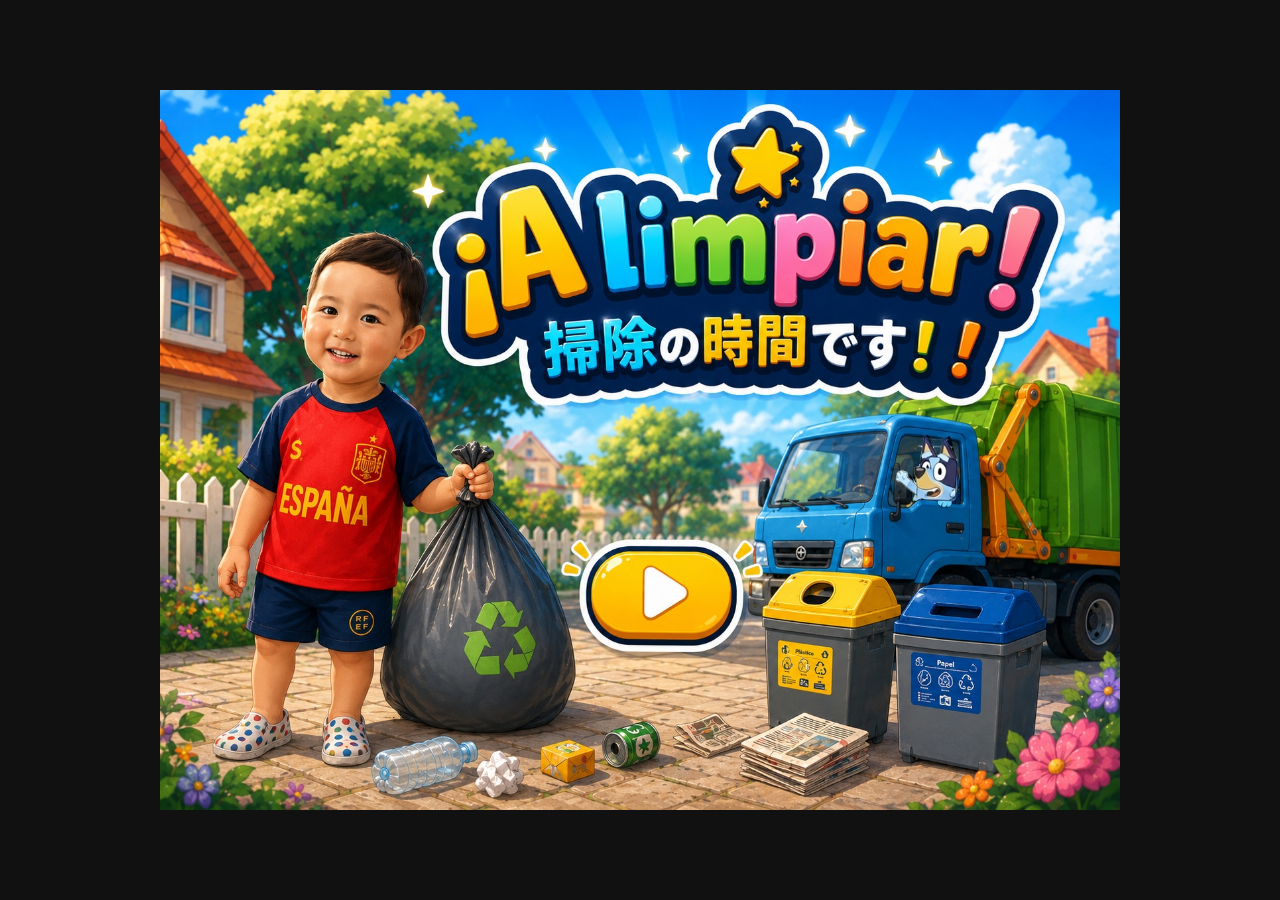
==== index.html @ 63eaddb4 "Add files via upload" ====
<!DOCTYPE html>
<html lang="es">
<head>
  <meta charset="UTF-8" />
  <meta name="viewport" content="width=device-width, initial-scale=1.0" />
  <title>¡Limpia, limpia!</title>

  <link rel="stylesheet" href="css/style.css" />
</head>
<body>

  <div id="gameWrapper">

    <canvas id="gameCanvas"></canvas>

    <div id="touchControls">

        <div id="leftControls">
            <button id="btnLeft">◀</button>
            <button id="btnRight">▶</button>
        </div>

        <div id="rightControls">
            <button id="btnAction">✋</button>
            <button id="btnJump">⬆</button>
        </div>

    </div>

</div>

  <script type="module" src="main.js"></script>

</body>
</html>
---- css/style.css ----
html,
body {
    margin: 0;
    padding: 0;
    width: 100%;
    height: 100%;
    overflow: hidden;
    background: #111;
    font-family: Arial, sans-serif;
}

body {
    display: flex;
    justify-content: center;
    align-items: center;
}

#gameWrapper {
    width: 100vw;
    height: 100vh;

    display: flex;
    justify-content: center;
    align-items: center;

    overflow: hidden;
}

#gameCanvas {
    display: block;
    border: none;
    image-rendering: pixelated;
}

/* CONTROLES TÁCTILES */

#touchControls{
    position:fixed;
    left:0;
    right:0;
    bottom:20px;

    display:none;
    justify-content:space-between;

    padding:0 20px;

    z-index:9999;
    pointer-events:none;
}

#leftControls,
#rightControls{

    display:flex;
    gap:18px;

    pointer-events:auto;
}

#touchControls button{

    width:72px;
    height:72px;

    border-radius:50%;

    border:2px solid rgba(255,255,255,.75);

    background:rgba(255,255,255,.25);

    color:white;

    font-size:34px;

    font-weight:bold;

    touch-action:none;

    user-select:none;
}

#touchControls button:active{

    background:rgba(255,255,255,.45);

    transform:scale(.95);
}

@media (hover:none) and (pointer:coarse){

    #touchControls{

        display:flex;

    }

}
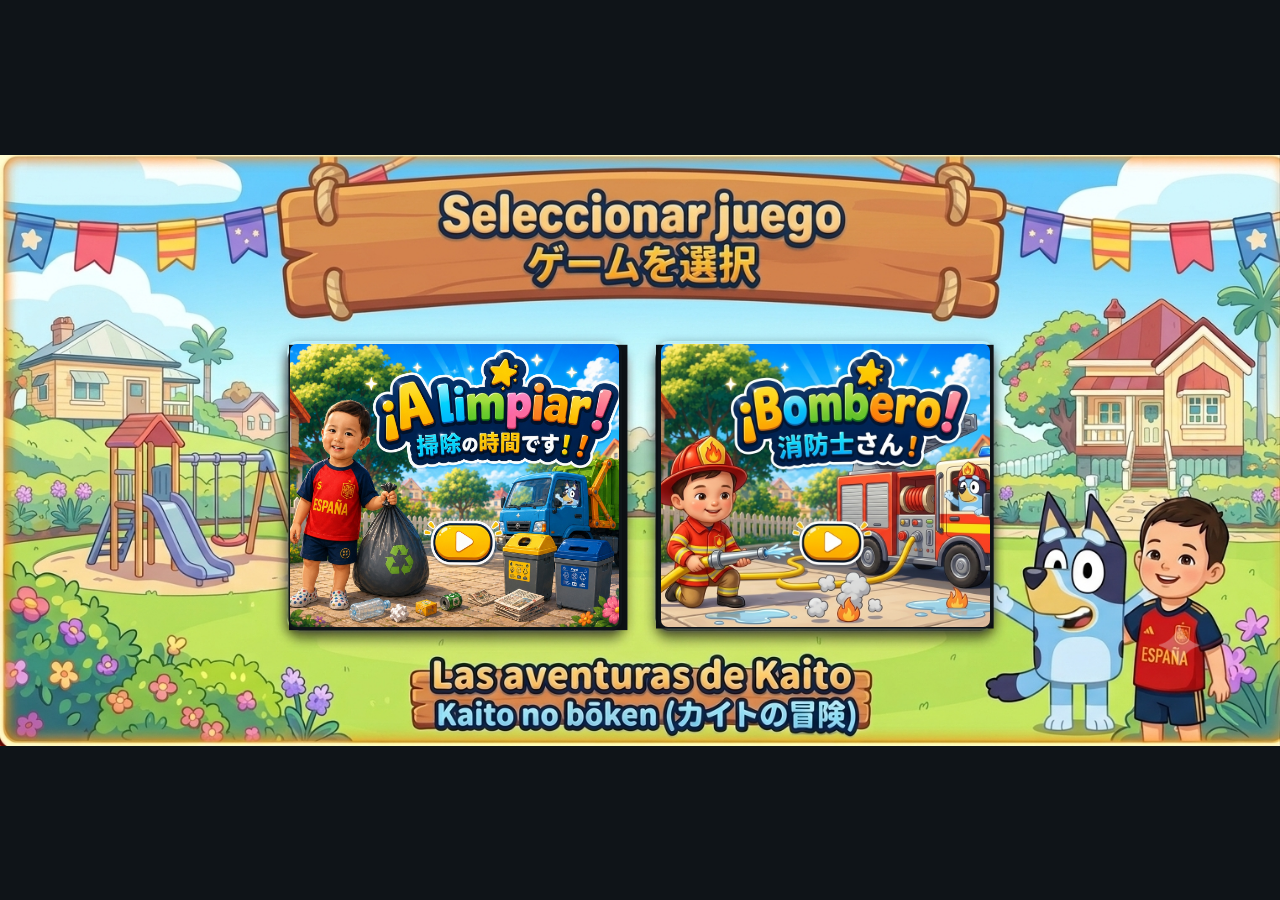
==== commit 17b44efb: "re" ====
--- a/index.html
+++ b/index.html
@@ -1,35 +1,112 @@
-<!DOCTYPE html>
-<html lang="es">
-<head>
-  <meta charset="UTF-8" />
-  <meta name="viewport" content="width=device-width, initial-scale=1.0" />
-  <title>¡Limpia, limpia!</title>
-
-  <link rel="stylesheet" href="css/style.css" />
-</head>
-<body>
-
-  <div id="gameWrapper">
-
-    <canvas id="gameCanvas"></canvas>
-
-    <div id="touchControls">
-
-        <div id="leftControls">
-            <button id="btnLeft">◀</button>
-            <button id="btnRight">▶</button>
-        </div>
-
-        <div id="rightControls">
-            <button id="btnAction">✋</button>
-            <button id="btnJump">⬆</button>
-        </div>
-
-    </div>
-
-</div>
-
-  <script type="module" src="main.js"></script>
-
-</body>
-</html>
+<!DOCTYPE html>
+<html lang="es">
+<head>
+  <meta charset="UTF-8">
+  <meta name="viewport" content="width=device-width, initial-scale=1.0, user-scalable=no">
+  <title>Las aventuras de Kaito - Menú Principal</title>
+  
+  <style>
+    /* Reset básico */
+    * {
+      box-sizing: border-box;
+      margin: 0;
+      padding: 0;
+      user-select: none;
+      -webkit-user-select: none;
+    }
+
+    body {
+      width: 100vw;
+      height: 100vh;
+      background-color: #0f1418;
+      display: flex;
+      align-items: center;
+      justify-content: center;
+      overflow: hidden;
+    }
+
+    /* Contenedor que mantiene la proporción exacta de menu.png */
+    .menu-wrapper {
+      position: relative;
+      width: 100vw;
+      max-height: 100vh;
+      aspect-ratio: 2.15 / 1; /* Proporción de la imagen menu.png */
+      background-image: url('Bombero/assets/menu.png');
+      background-size: contain;
+      background-repeat: no-repeat;
+      background-position: center;
+    }
+
+    /* Ajuste para pantallas donde el alto manda */
+    @media (min-aspect-ratio: 2.15/1) {
+      .menu-wrapper {
+        width: auto;
+        height: 100vh;
+      }
+    }
+
+    /* Estilos base para los huecos seleccionables */
+    .game-slot {
+      position: absolute;
+      top: 31.7%;
+      width: 26.2%;
+      height: 48.6%;
+      border-radius: 10px;
+      overflow: hidden;
+      cursor: pointer;
+      text-decoration: none;
+      border: 3px solid transparent;
+      box-shadow: 0 4px 12px rgba(0, 0, 0, 0.5);
+      transition: transform 0.2s ease, border-color 0.2s ease, box-shadow 0.2s ease;
+    }
+
+    /* Posición exacta del hueco izquierdo */
+    .slot-left {
+      left: 22.4%;
+    }
+
+    /* Posición exacta del hueco derecho */
+    .slot-right {
+      left: 51.4%;
+    }
+
+    /* Efectos táctiles y de ratón (iluminación dorada) */
+    .game-slot:hover, .game-slot:active {
+      transform: scale(1.04);
+      border-color: #ffd700;
+      box-shadow: 0 0 25px rgba(255, 215, 0, 0.9);
+      z-index: 10;
+    }
+
+    /* Imágenes de las portadas dentro de los huecos */
+    .game-slot img {
+      width: 100%;
+      height: 100%;
+      object-fit: cover;
+      display: block;
+      transition: transform 0.3s ease;
+    }
+
+    .game-slot:hover img {
+      transform: scale(1.06);
+    }
+  </style>
+</head>
+<body>
+
+  <div class="menu-wrapper">
+    
+    <!-- JUEGO 1: 1.-¡A LIMPIAR! (Hueco Izquierdo) -->
+    <a href="Limpia/index.html" class="game-slot slot-left" title="1.-¡A LIMPIAR!">
+      <img src="Limpia/assets/backgrounds/inicio.png" alt="1.-¡A LIMPIAR!">
+    </a>
+
+    <!-- JUEGO 2: 2.-¡BOMBERO! (Hueco Derecho) -->
+    <a href="Bombero/index.html" class="game-slot slot-right" title="2.-¡BOMBERO!">
+      <img src="Bombero/assets/portada.png" alt="2.-¡BOMBERO!">
+    </a>
+
+  </div>
+
+</body>
+</html>
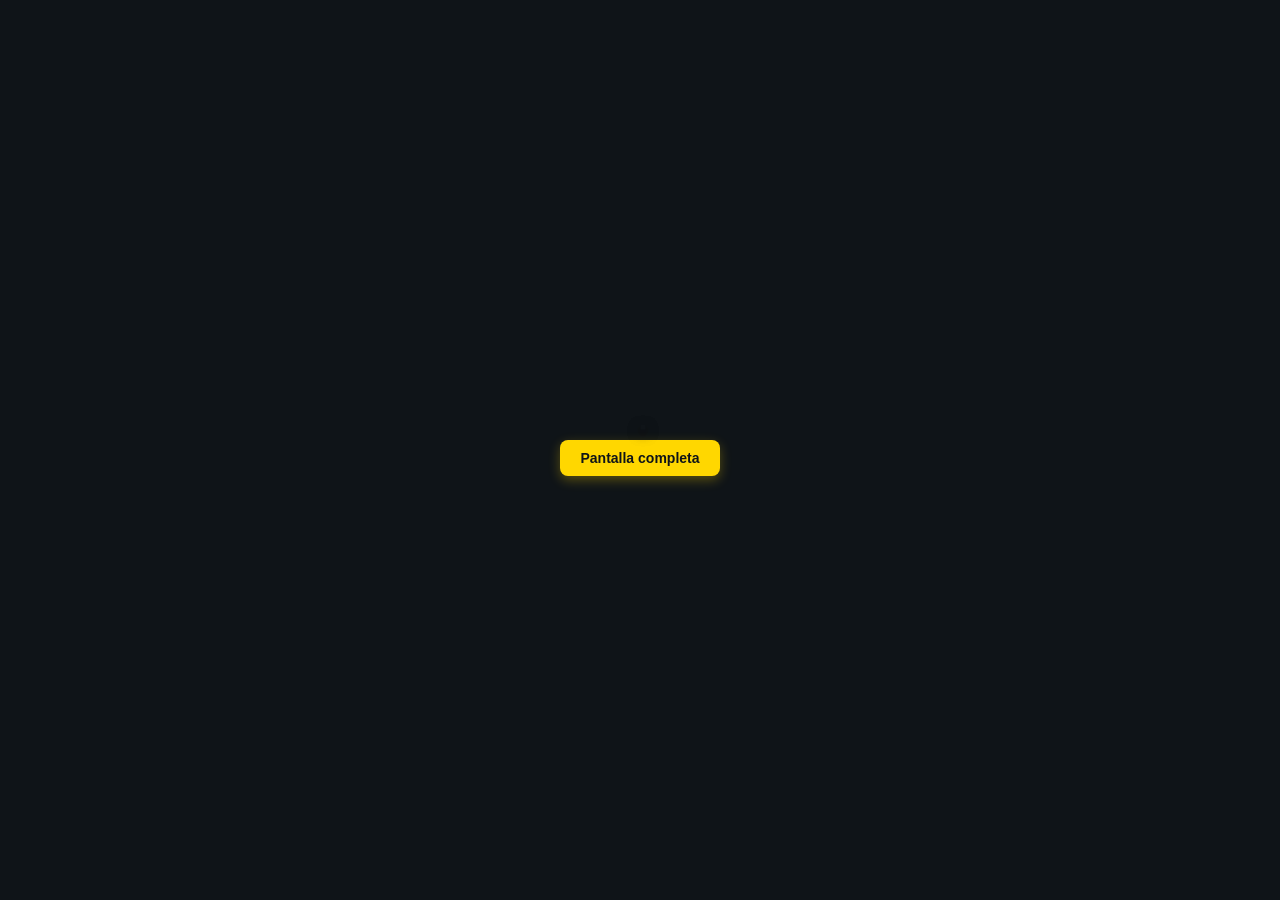
==== commit dcd78edb: "Update index.html" ====
--- a/index.html
+++ b/index.html
@@ -13,6 +13,7 @@
       padding: 0;
       user-select: none;
       -webkit-user-select: none;
+      -webkit-tap-highlight-color: transparent;
     }
 
     body {
@@ -23,29 +24,43 @@
       align-items: center;
       justify-content: center;
       overflow: hidden;
+      flex-direction: column;
     }
 
-    /* Contenedor que mantiene la proporción exacta de menu.png */
+    /* Contenedor cuadrado en móvil */
+    .menu-container {
+      position: relative;
+      width: 100vmin;
+      height: 100vmin;
+      max-width: 100vw;
+      max-height: 100vh;
+      display: flex;
+      align-items: center;
+      justify-content: center;
+    }
+
     .menu-wrapper {
       position: relative;
-      width: 100vw;
-      max-height: 100vh;
-      aspect-ratio: 2.15 / 1; /* Proporción de la imagen menu.png */
+      width: 100%;
+      height: 100%;
       background-image: url('Bombero/assets/menu.png');
       background-size: contain;
       background-repeat: no-repeat;
       background-position: center;
     }
 
-    /* Ajuste para pantallas donde el alto manda */
-    @media (min-aspect-ratio: 2.15/1) {
-      .menu-wrapper {
+    /* En escritorio, mantener proporción original */
+    @media (min-width: 768px) {
+      .menu-container {
         width: auto;
-        height: 100vh;
+        height: auto;
+        aspect-ratio: 2.15 / 1;
+        max-width: 95vw;
+        max-height: 90vh;
       }
     }
 
-    /* Estilos base para los huecos seleccionables */
+    /* Huecos seleccionables */
     .game-slot {
       position: absolute;
       top: 31.7%;
@@ -60,17 +75,14 @@
       transition: transform 0.2s ease, border-color 0.2s ease, box-shadow 0.2s ease;
     }
 
-    /* Posición exacta del hueco izquierdo */
     .slot-left {
       left: 22.4%;
     }
 
-    /* Posición exacta del hueco derecho */
     .slot-right {
       left: 51.4%;
     }
 
-    /* Efectos táctiles y de ratón (iluminación dorada) */
     .game-slot:hover, .game-slot:active {
       transform: scale(1.04);
       border-color: #ffd700;
@@ -78,7 +90,6 @@
       z-index: 10;
     }
 
-    /* Imágenes de las portadas dentro de los huecos */
     .game-slot img {
       width: 100%;
       height: 100%;
@@ -90,23 +101,80 @@
     .game-slot:hover img {
       transform: scale(1.06);
     }
+
+    /* Botón de pantalla completa */
+    .fullscreen-btn {
+      margin-top: 16px;
+      padding: 10px 20px;
+      background: #ffd700;
+      color: #0f1418;
+      border: none;
+      border-radius: 8px;
+      font-size: 14px;
+      font-weight: 600;
+      cursor: pointer;
+      box-shadow: 0 4px 12px rgba(255, 215, 0, 0.3);
+      transition: transform 0.2s ease, box-shadow 0.2s ease;
+    }
+
+    .fullscreen-btn:hover {
+      transform: scale(1.05);
+      box-shadow: 0 6px 16px rgba(255, 215, 0, 0.5);
+    }
+
+    .fullscreen-btn:active {
+      transform: scale(0.98);
+    }
   </style>
 </head>
 <body>
 
-  <div class="menu-wrapper">
-    
-    <!-- JUEGO 1: 1.-¡A LIMPIAR! (Hueco Izquierdo) -->
-    <a href="Limpia/index.html" class="game-slot slot-left" title="1.-¡A LIMPIAR!">
-      <img src="Limpia/assets/backgrounds/inicio.png" alt="1.-¡A LIMPIAR!">
-    </a>
+  <div class="menu-container">
+    <div class="menu-wrapper">
+      
+      <!-- JUEGO 1: 1.-¡A LIMPIAR! (Hueco Izquierdo) -->
+      <a href="Limpia/index.html" class="game-slot slot-left" title="1.-¡A LIMPIAR!">
+        <img src="Limpia/assets/backgrounds/inicio.png" alt="1.-¡A LIMPIAR!">
+      </a>
 
-    <!-- JUEGO 2: 2.-¡BOMBERO! (Hueco Derecho) -->
-    <a href="Bombero/index.html" class="game-slot slot-right" title="2.-¡BOMBERO!">
-      <img src="Bombero/assets/portada.png" alt="2.-¡BOMBERO!">
-    </a>
+      <!-- JUEGO 2: 2.-¡BOMBERO! (Hueco Derecho) -->
+      <a href="Bombero/index.html" class="game-slot slot-right" title="2.-¡BOMBERO!">
+        <img src="Bombero/assets/portada.png" alt="2.-¡BOMBERO!">
+      </a>
 
+    </div>
   </div>
 
+  <button class="fullscreen-btn" id="btn-fullscreen">Pantalla completa</button>
+
+  <script>
+    // Botón de pantalla completa
+    document.getElementById('btn-fullscreen').addEventListener('click', async () => {
+      const elem = document.documentElement;
+
+      if (!document.fullscreenElement) {
+        try {
+          await elem.requestFullscreen({ navigationUI: "hide" });
+        } catch (e) {
+          console.error("No se pudo activar pantalla completa:", e);
+        }
+      } else {
+        await document.exitFullscreen();
+      }
+    });
+
+    // Doble toque para saltar secuencias (redirige al menú principal)
+    let lastTap = 0;
+    document.addEventListener('touchend', (e) => {
+      const currentTime = new Date().getTime();
+      const tapLength = currentTime - lastTap;
+      if (tapLength < 300 && tapLength > 0) {
+        window.location.href = 'index.html';
+        e.preventDefault();
+      }
+      lastTap = currentTime;
+    });
+  </script>
+
 </body>
-</html>+</html>
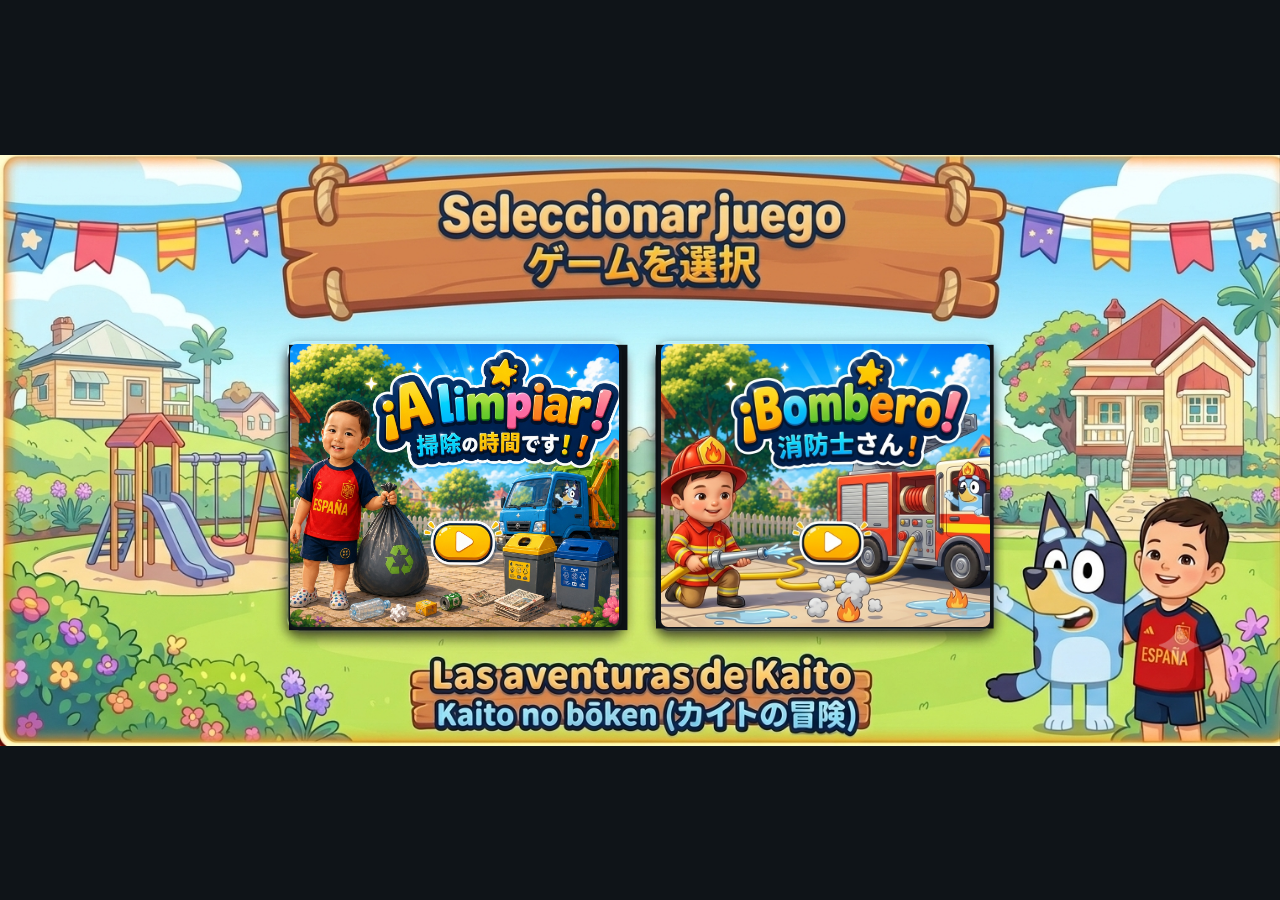
==== commit 00adac39: "Update layout and styles in index.html Refactor layout and styles for menu and game slots." ====
--- a/index.html
+++ b/index.html
@@ -13,7 +13,6 @@
       padding: 0;
       user-select: none;
       -webkit-user-select: none;
-      -webkit-tap-highlight-color: transparent;
     }
 
     body {
@@ -24,43 +23,29 @@
       align-items: center;
       justify-content: center;
       overflow: hidden;
-      flex-direction: column;
     }
 
-    /* Contenedor cuadrado en móvil */
-    .menu-container {
-      position: relative;
-      width: 100vmin;
-      height: 100vmin;
-      max-width: 100vw;
-      max-height: 100vh;
-      display: flex;
-      align-items: center;
-      justify-content: center;
-    }
-
+    /* Contenedor que mantiene la proporción exacta de menu.png */
     .menu-wrapper {
       position: relative;
-      width: 100%;
-      height: 100%;
+      width: 100vw;
+      max-height: 100vh;
+      aspect-ratio: 2.15 / 1; /* Proporción de la imagen menu.png */
       background-image: url('Bombero/assets/menu.png');
       background-size: contain;
       background-repeat: no-repeat;
       background-position: center;
     }
 
-    /* En escritorio, mantener proporción original */
-    @media (min-width: 768px) {
-      .menu-container {
+    /* Ajuste para pantallas donde el alto manda */
+    @media (min-aspect-ratio: 2.15/1) {
+      .menu-wrapper {
         width: auto;
-        height: auto;
-        aspect-ratio: 2.15 / 1;
-        max-width: 95vw;
-        max-height: 90vh;
+        height: 100vh;
       }
     }
 
-    /* Huecos seleccionables */
+    /* Estilos base para los huecos seleccionables */
     .game-slot {
       position: absolute;
       top: 31.7%;
@@ -75,14 +60,17 @@
       transition: transform 0.2s ease, border-color 0.2s ease, box-shadow 0.2s ease;
     }
 
+    /* Posición exacta del hueco izquierdo */
     .slot-left {
       left: 22.4%;
     }
 
+    /* Posición exacta del hueco derecho */
     .slot-right {
       left: 51.4%;
     }
 
+    /* Efectos táctiles y de ratón (iluminación dorada) */
     .game-slot:hover, .game-slot:active {
       transform: scale(1.04);
       border-color: #ffd700;
@@ -90,6 +78,7 @@
       z-index: 10;
     }
 
+    /* Imágenes de las portadas dentro de los huecos */
     .game-slot img {
       width: 100%;
       height: 100%;
@@ -101,80 +90,23 @@
     .game-slot:hover img {
       transform: scale(1.06);
     }
-
-    /* Botón de pantalla completa */
-    .fullscreen-btn {
-      margin-top: 16px;
-      padding: 10px 20px;
-      background: #ffd700;
-      color: #0f1418;
-      border: none;
-      border-radius: 8px;
-      font-size: 14px;
-      font-weight: 600;
-      cursor: pointer;
-      box-shadow: 0 4px 12px rgba(255, 215, 0, 0.3);
-      transition: transform 0.2s ease, box-shadow 0.2s ease;
-    }
-
-    .fullscreen-btn:hover {
-      transform: scale(1.05);
-      box-shadow: 0 6px 16px rgba(255, 215, 0, 0.5);
-    }
-
-    .fullscreen-btn:active {
-      transform: scale(0.98);
-    }
   </style>
 </head>
 <body>
 
-  <div class="menu-container">
-    <div class="menu-wrapper">
-      
-      <!-- JUEGO 1: 1.-¡A LIMPIAR! (Hueco Izquierdo) -->
-      <a href="Limpia/index.html" class="game-slot slot-left" title="1.-¡A LIMPIAR!">
-        <img src="Limpia/assets/backgrounds/inicio.png" alt="1.-¡A LIMPIAR!">
-      </a>
+  <div class="menu-wrapper">
+    
+    <!-- JUEGO 1: 1.-¡A LIMPIAR! (Hueco Izquierdo) -->
+    <a href="Limpia/index.html" class="game-slot slot-left" title="1.-¡A LIMPIAR!">
+      <img src="Limpia/assets/backgrounds/inicio.png" alt="1.-¡A LIMPIAR!">
+    </a>
 
-      <!-- JUEGO 2: 2.-¡BOMBERO! (Hueco Derecho) -->
-      <a href="Bombero/index.html" class="game-slot slot-right" title="2.-¡BOMBERO!">
-        <img src="Bombero/assets/portada.png" alt="2.-¡BOMBERO!">
-      </a>
+    <!-- JUEGO 2: 2.-¡BOMBERO! (Hueco Derecho) -->
+    <a href="Bombero/index.html" class="game-slot slot-right" title="2.-¡BOMBERO!">
+      <img src="Bombero/assets/portada.png" alt="2.-¡BOMBERO!">
+    </a>
 
-    </div>
   </div>
-
-  <button class="fullscreen-btn" id="btn-fullscreen">Pantalla completa</button>
-
-  <script>
-    // Botón de pantalla completa
-    document.getElementById('btn-fullscreen').addEventListener('click', async () => {
-      const elem = document.documentElement;
-
-      if (!document.fullscreenElement) {
-        try {
-          await elem.requestFullscreen({ navigationUI: "hide" });
-        } catch (e) {
-          console.error("No se pudo activar pantalla completa:", e);
-        }
-      } else {
-        await document.exitFullscreen();
-      }
-    });
-
-    // Doble toque para saltar secuencias (redirige al menú principal)
-    let lastTap = 0;
-    document.addEventListener('touchend', (e) => {
-      const currentTime = new Date().getTime();
-      const tapLength = currentTime - lastTap;
-      if (tapLength < 300 && tapLength > 0) {
-        window.location.href = 'index.html';
-        e.preventDefault();
-      }
-      lastTap = currentTime;
-    });
-  </script>
 
 </body>
 </html>
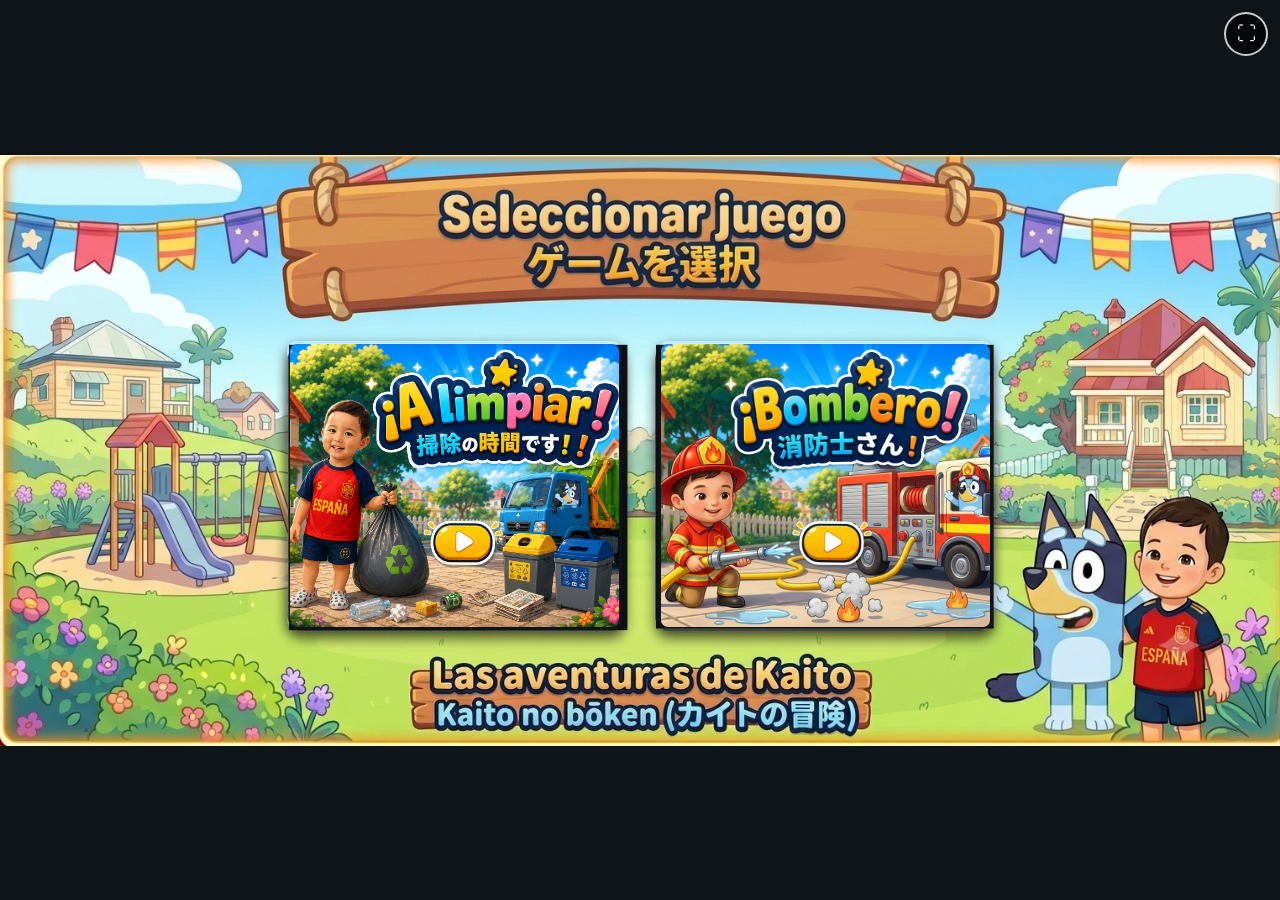
==== commit 3cb2a4c6: "Update index.html" ====
--- a/index.html
+++ b/index.html
@@ -17,7 +17,7 @@
 
     body {
       width: 100vw;
-      height: 100vh;
+      height: 100dvh; /* dvh evita recortes con la barra del navegador móvil */
       background-color: #0f1418;
       display: flex;
       align-items: center;
@@ -25,24 +25,18 @@
       overflow: hidden;
     }
 
-    /* Contenedor que mantiene la proporción exacta de menu.png */
+    /* Contenedor con ajuste perfecto en horizontal y vertical sin recortes */
     .menu-wrapper {
       position: relative;
       width: 100vw;
-      max-height: 100vh;
-      aspect-ratio: 2.15 / 1; /* Proporción de la imagen menu.png */
+      height: 100dvh;
+      max-width: calc(100dvh * 2.15); /* Garantiza que nunca se pase de ancho */
+      max-height: calc(100vw / 2.15); /* Garantiza que nunca se pase de alto */
+      aspect-ratio: 2.15 / 1;
       background-image: url('Bombero/assets/menu.png');
       background-size: contain;
       background-repeat: no-repeat;
       background-position: center;
-    }
-
-    /* Ajuste para pantallas donde el alto manda */
-    @media (min-aspect-ratio: 2.15/1) {
-      .menu-wrapper {
-        width: auto;
-        height: 100vh;
-      }
     }
 
     /* Estilos base para los huecos seleccionables */
@@ -70,7 +64,7 @@
       left: 51.4%;
     }
 
-    /* Efectos táctiles y de ratón (iluminación dorada) */
+    /* Efectos táctiles y de ratón */
     .game-slot:hover, .game-slot:active {
       transform: scale(1.04);
       border-color: #ffd700;
@@ -78,7 +72,7 @@
       z-index: 10;
     }
 
-    /* Imágenes de las portadas dentro de los huecos */
+    /* Imágenes dentro de los huecos */
     .game-slot img {
       width: 100%;
       height: 100%;
@@ -90,9 +84,44 @@
     .game-slot:hover img {
       transform: scale(1.06);
     }
+
+    /* Botón Flotante de Pantalla Completa (Arriba a la derecha) */
+    .top-right-ui {
+      position: fixed;
+      top: 12px;
+      right: 12px;
+      z-index: 9999;
+    }
+
+    .ui-btn {
+      width: 44px;
+      height: 44px;
+      border-radius: 50%;
+      border: 2px solid rgba(255, 255, 255, 0.8);
+      background: rgba(0, 0, 0, 0.65);
+      color: #ffffff;
+      font-size: 1.2rem;
+      cursor: pointer;
+      display: flex;
+      align-items: center;
+      justify-content: center;
+      backdrop-filter: blur(4px);
+      -webkit-tap-highlight-color: transparent;
+      transition: transform 0.1s ease, background 0.2s ease;
+    }
+
+    .ui-btn:active {
+      transform: scale(0.9);
+      background: rgba(255, 255, 255, 0.3);
+    }
   </style>
 </head>
 <body>
+
+  <!-- BOTÓN PANTALLA COMPLETA -->
+  <div class="top-right-ui">
+    <button id="btn-fullscreen" class="ui-btn" title="Pantalla Completa">⛶</button>
+  </div>
 
   <div class="menu-wrapper">
     
@@ -108,5 +137,26 @@
 
   </div>
 
+  <script>
+    const btnFullscreen = document.getElementById("btn-fullscreen");
+
+    btnFullscreen.addEventListener("click", () => {
+      const doc = document.documentElement;
+      if (!document.fullscreenElement && !document.webkitFullscreenElement) {
+        if (doc.requestFullscreen) {
+          doc.requestFullscreen();
+        } else if (doc.webkitRequestFullscreen) { // Compatibilidad con Safari/iOS
+          doc.webkitRequestFullscreen();
+        }
+      } else {
+        if (document.exitFullscreen) {
+          document.exitFullscreen();
+        } else if (document.webkitExitFullscreen) {
+          document.webkitExitFullscreen();
+        }
+      }
+    });
+  </script>
+
 </body>
 </html>
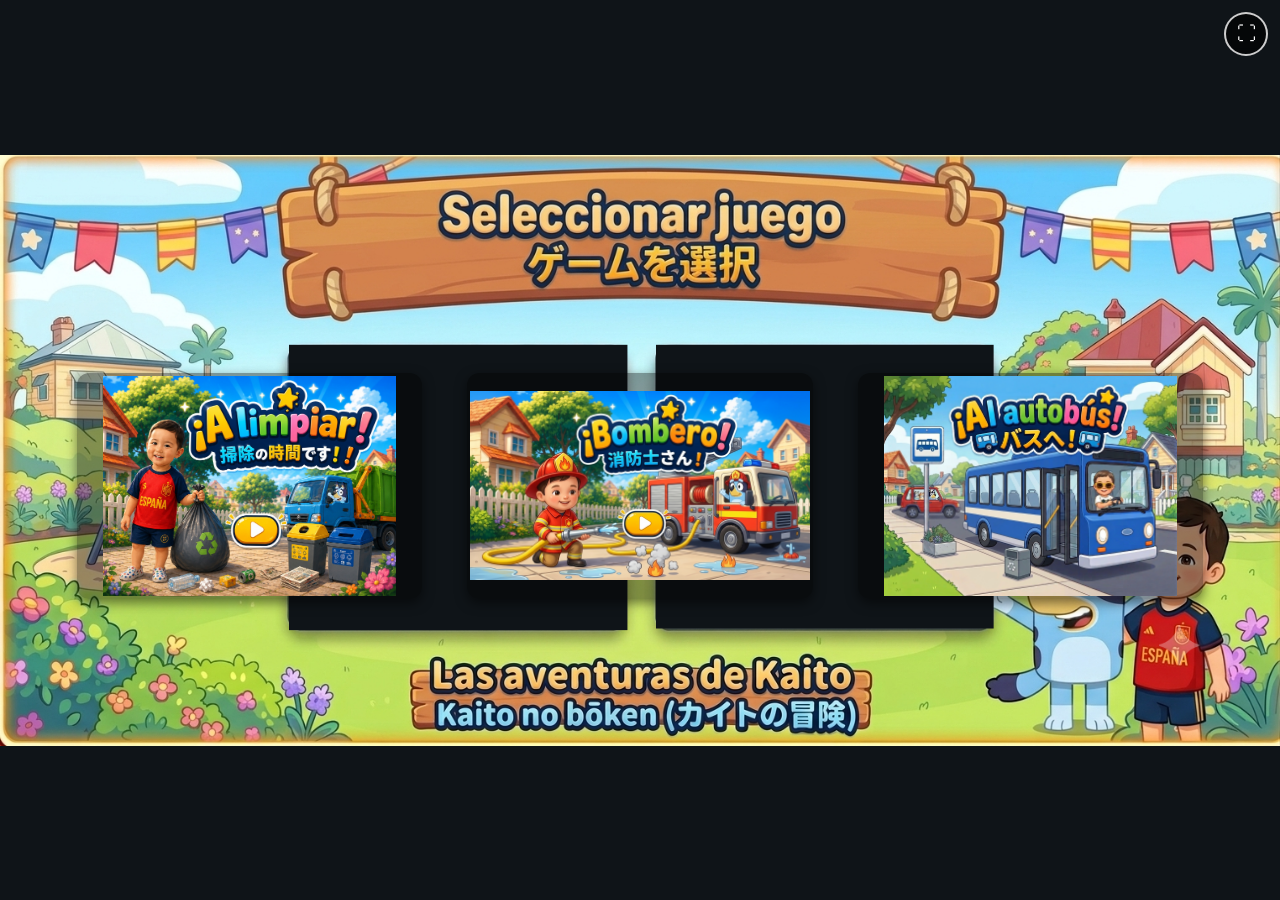
==== commit 7ec7d915: "reno" ====
--- a/index.html
+++ b/index.html
@@ -17,7 +17,7 @@
 
     body {
       width: 100vw;
-      height: 100dvh; /* dvh evita recortes con la barra del navegador móvil */
+      height: 100dvh;
       background-color: #0f1418;
       display: flex;
       align-items: center;
@@ -25,13 +25,13 @@
       overflow: hidden;
     }
 
-    /* Contenedor con ajuste perfecto en horizontal y vertical sin recortes */
+    /* Contenedor principal */
     .menu-wrapper {
       position: relative;
       width: 100vw;
       height: 100dvh;
-      max-width: calc(100dvh * 2.15); /* Garantiza que nunca se pase de ancho */
-      max-height: calc(100vw / 2.15); /* Garantiza que nunca se pase de alto */
+      max-width: calc(100dvh * 2.15);
+      max-height: calc(100vw / 2.15);
       aspect-ratio: 2.15 / 1;
       background-image: url('Bombero/assets/menu.png');
       background-size: contain;
@@ -39,53 +39,52 @@
       background-position: center;
     }
 
-    /* Estilos base para los huecos seleccionables */
+    /* Estilos base para los 3 huecos panorámicos */
     .game-slot {
       position: absolute;
-      top: 31.7%;
-      width: 26.2%;
-      height: 48.6%;
-      border-radius: 10px;
+      top: 37%;
+      width: 27%; /* Más ancho para formato panorámico */
+      height: 38%; /* Ajustado para mantener proporción panorámica 16:9 aprox */
+      aspect-ratio: 16 / 9;
+      border-radius: 12px;
       overflow: hidden;
       cursor: pointer;
       text-decoration: none;
       border: 3px solid transparent;
+      background-color: rgba(0, 0, 0, 0.4); /* Fondo oscuro por si la imagen tiene márgenes */
       box-shadow: 0 4px 12px rgba(0, 0, 0, 0.5);
       transition: transform 0.2s ease, border-color 0.2s ease, box-shadow 0.2s ease;
+      display: flex;
+      align-items: center;
+      justify-content: center;
     }
 
-    /* Posición exacta del hueco izquierdo */
-    .slot-left {
-      left: 22.4%;
-    }
-
-    /* Posición exacta del hueco derecho */
-    .slot-right {
-      left: 51.4%;
-    }
+    /* Posiciones exactas y mejor distribuidas para las tarjetas panorámicas */
+    .slot-1 { left: 6%; }    /* Juego 1: Limpia */
+    .slot-2 { left: 36.5%; } /* Juego 2: Bombero */
+    .slot-3 { left: 67%; }   /* Juego 3: Autobús */
 
     /* Efectos táctiles y de ratón */
     .game-slot:hover, .game-slot:active {
-      transform: scale(1.04);
+      transform: scale(1.05);
       border-color: #ffd700;
       box-shadow: 0 0 25px rgba(255, 215, 0, 0.9);
       z-index: 10;
     }
 
-    /* Imágenes dentro de los huecos */
     .game-slot img {
       width: 100%;
       height: 100%;
-      object-fit: cover;
+      object-fit: contain; /* Muestra toda la imagen panorámica sin recortes */
       display: block;
       transition: transform 0.3s ease;
     }
 
     .game-slot:hover img {
-      transform: scale(1.06);
+      transform: scale(1.05);
     }
 
-    /* Botón Flotante de Pantalla Completa (Arriba a la derecha) */
+    /* Botón Flotante Pantalla Completa */
     .top-right-ui {
       position: fixed;
       top: 12px;
@@ -125,14 +124,19 @@
 
   <div class="menu-wrapper">
     
-    <!-- JUEGO 1: 1.-¡A LIMPIAR! (Hueco Izquierdo) -->
-    <a href="Limpia/index.html" class="game-slot slot-left" title="1.-¡A LIMPIAR!">
+    <!-- JUEGO 1: 1.-¡A LIMPIAR! -->
+    <a href="Limpia/index.html" class="game-slot slot-1" title="1.-¡A LIMPIAR!">
       <img src="Limpia/assets/backgrounds/inicio.png" alt="1.-¡A LIMPIAR!">
     </a>
 
-    <!-- JUEGO 2: 2.-¡BOMBERO! (Hueco Derecho) -->
-    <a href="Bombero/index.html" class="game-slot slot-right" title="2.-¡BOMBERO!">
+    <!-- JUEGO 2: 2.-¡BOMBERO! -->
+    <a href="Bombero/index.html" class="game-slot slot-2" title="2.-¡BOMBERO!">
       <img src="Bombero/assets/portada.png" alt="2.-¡BOMBERO!">
+    </a>
+
+    <!-- JUEGO 3: 3.-¡AUTOBÚS! -->
+    <a href="Autobus/index.html" class="game-slot slot-3" title="3.-¡AUTOBÚS!">
+      <img src="Autobus/assets/portada.png" alt="3.-¡AUTOBÚS!">
     </a>
 
   </div>
@@ -145,7 +149,7 @@
       if (!document.fullscreenElement && !document.webkitFullscreenElement) {
         if (doc.requestFullscreen) {
           doc.requestFullscreen();
-        } else if (doc.webkitRequestFullscreen) { // Compatibilidad con Safari/iOS
+        } else if (doc.webkitRequestFullscreen) {
           doc.webkitRequestFullscreen();
         }
       } else {
@@ -159,4 +163,4 @@
   </script>
 
 </body>
-</html>
+</html>
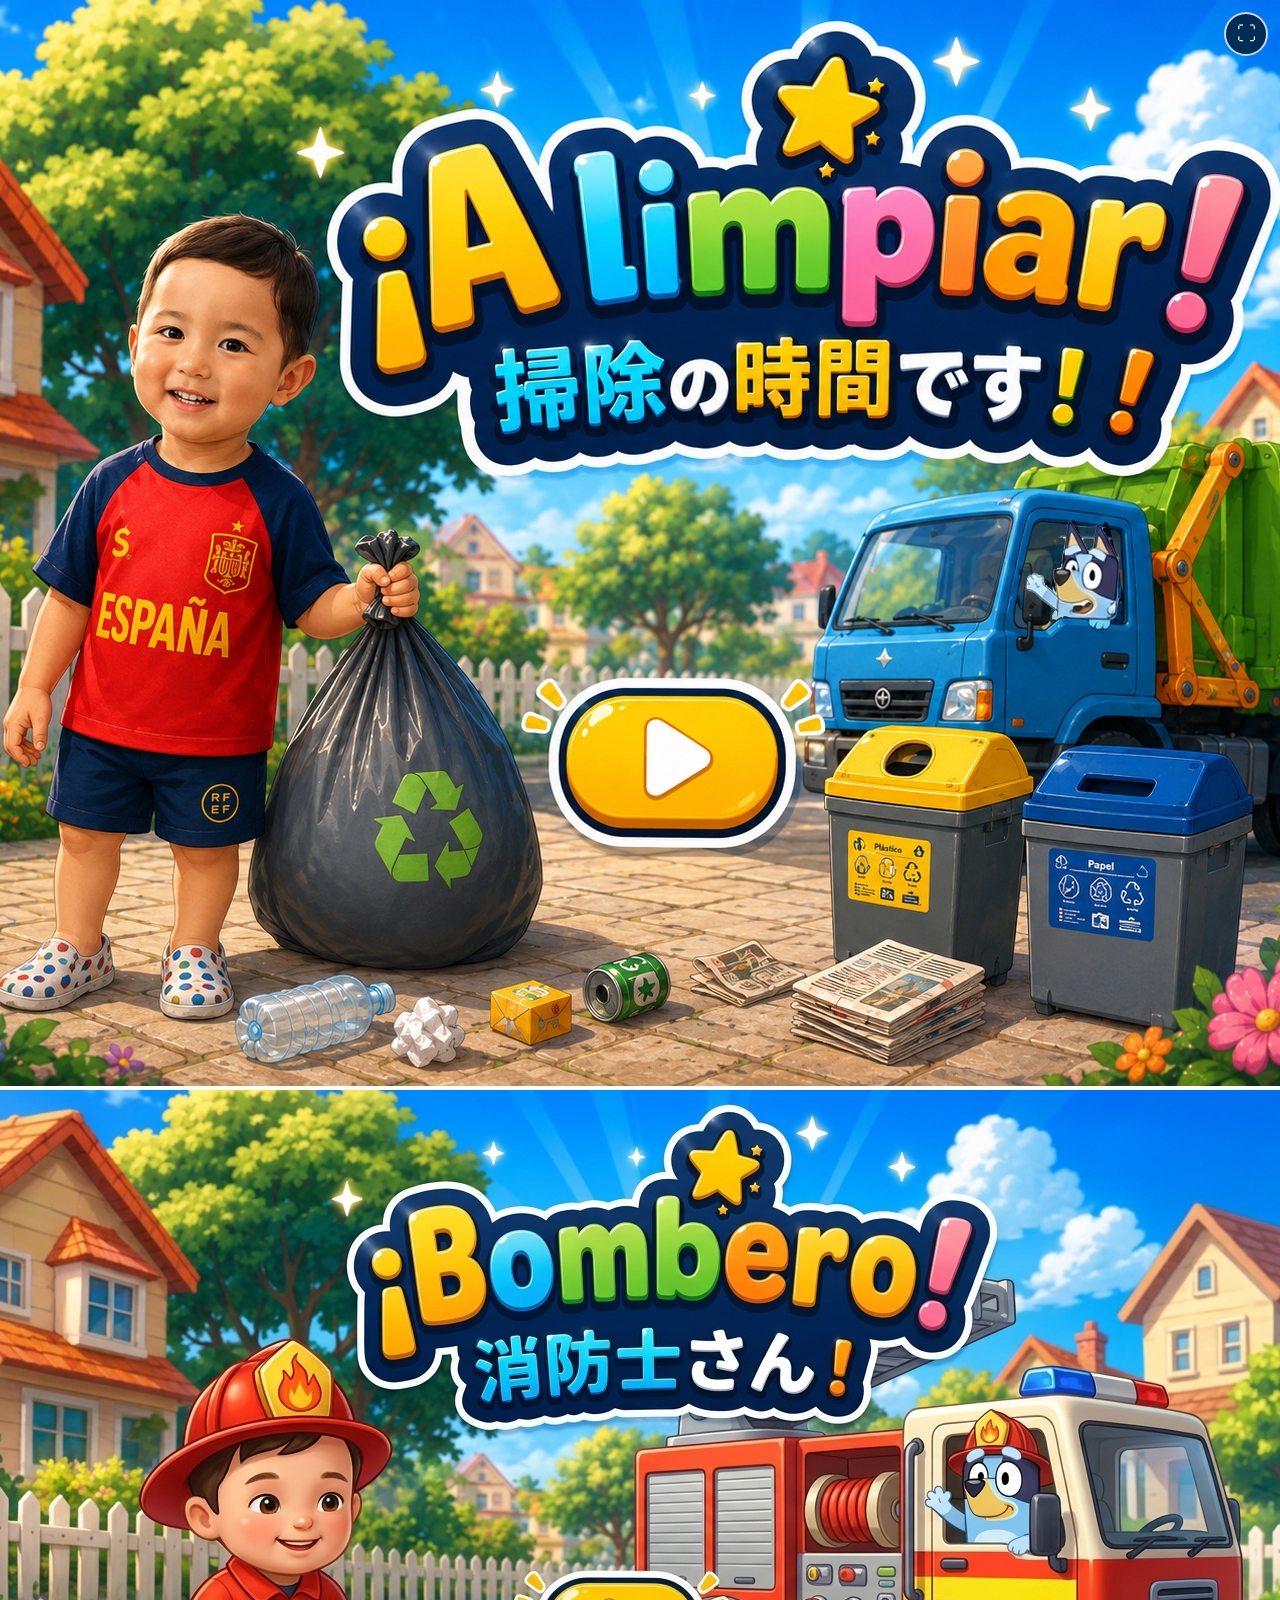
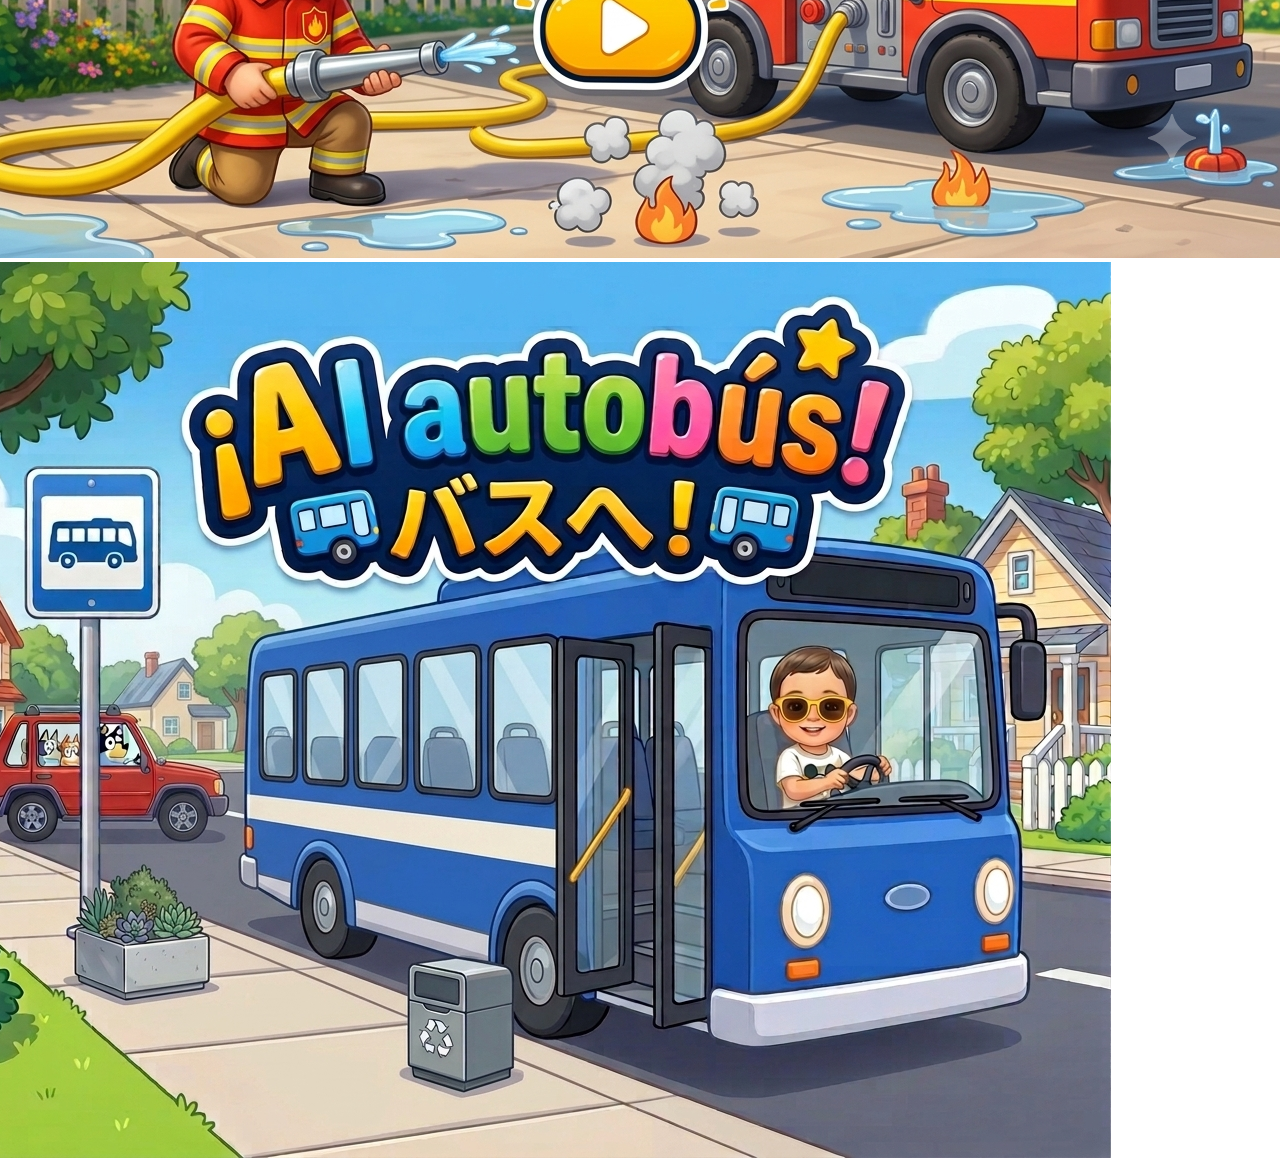
==== commit b42c09af: "a" ====
--- a/index.html
+++ b/index.html
@@ -17,7 +17,11 @@
 
     body {
       width: 100vw;
+<<<<<<< HEAD
       height: 100dvh;
+=======
+      height: 100dvh; /* dvh evita recortes con la barra del navegador móvil */
+>>>>>>> b2cdd1146eb0ee0ab7b81e7078bc5a7f3d3fbcb9
       background-color: #0f1418;
       display: flex;
       align-items: center;
@@ -25,13 +29,22 @@
       overflow: hidden;
     }
 
+<<<<<<< HEAD
     /* Contenedor principal */
+=======
+    /* Contenedor con ajuste perfecto en horizontal y vertical sin recortes */
+>>>>>>> b2cdd1146eb0ee0ab7b81e7078bc5a7f3d3fbcb9
     .menu-wrapper {
       position: relative;
       width: 100vw;
       height: 100dvh;
+<<<<<<< HEAD
       max-width: calc(100dvh * 2.15);
       max-height: calc(100vw / 2.15);
+=======
+      max-width: calc(100dvh * 2.15); /* Garantiza que nunca se pase de ancho */
+      max-height: calc(100vw / 2.15); /* Garantiza que nunca se pase de alto */
+>>>>>>> b2cdd1146eb0ee0ab7b81e7078bc5a7f3d3fbcb9
       aspect-ratio: 2.15 / 1;
       background-image: url('Bombero/assets/menu.png');
       background-size: contain;
@@ -39,7 +52,11 @@
       background-position: center;
     }
 
+<<<<<<< HEAD
     /* Estilos base para los 3 huecos panorámicos */
+=======
+    /* Estilos base para los huecos seleccionables */
+>>>>>>> b2cdd1146eb0ee0ab7b81e7078bc5a7f3d3fbcb9
     .game-slot {
       position: absolute;
       top: 37%;
@@ -64,6 +81,14 @@
     .slot-2 { left: 36.5%; } /* Juego 2: Bombero */
     .slot-3 { left: 67%; }   /* Juego 3: Autobús */
 
+<<<<<<< HEAD
+=======
+    /* Posición exacta del hueco derecho */
+    .slot-right {
+      left: 51.4%;
+    }
+
+>>>>>>> b2cdd1146eb0ee0ab7b81e7078bc5a7f3d3fbcb9
     /* Efectos táctiles y de ratón */
     .game-slot:hover, .game-slot:active {
       transform: scale(1.05);
@@ -72,6 +97,10 @@
       z-index: 10;
     }
 
+<<<<<<< HEAD
+=======
+    /* Imágenes dentro de los huecos */
+>>>>>>> b2cdd1146eb0ee0ab7b81e7078bc5a7f3d3fbcb9
     .game-slot img {
       width: 100%;
       height: 100%;
@@ -113,6 +142,36 @@
       transform: scale(0.9);
       background: rgba(255, 255, 255, 0.3);
     }
+
+    /* Botón Flotante de Pantalla Completa (Arriba a la derecha) */
+    .top-right-ui {
+      position: fixed;
+      top: 12px;
+      right: 12px;
+      z-index: 9999;
+    }
+
+    .ui-btn {
+      width: 44px;
+      height: 44px;
+      border-radius: 50%;
+      border: 2px solid rgba(255, 255, 255, 0.8);
+      background: rgba(0, 0, 0, 0.65);
+      color: #ffffff;
+      font-size: 1.2rem;
+      cursor: pointer;
+      display: flex;
+      align-items: center;
+      justify-content: center;
+      backdrop-filter: blur(4px);
+      -webkit-tap-highlight-color: transparent;
+      transition: transform 0.1s ease, background 0.2s ease;
+    }
+
+    .ui-btn:active {
+      transform: scale(0.9);
+      background: rgba(255, 255, 255, 0.3);
+    }
   </style>
 </head>
 <body>
@@ -149,7 +208,11 @@
       if (!document.fullscreenElement && !document.webkitFullscreenElement) {
         if (doc.requestFullscreen) {
           doc.requestFullscreen();
+<<<<<<< HEAD
         } else if (doc.webkitRequestFullscreen) {
+=======
+        } else if (doc.webkitRequestFullscreen) { // Compatibilidad con Safari/iOS
+>>>>>>> b2cdd1146eb0ee0ab7b81e7078bc5a7f3d3fbcb9
           doc.webkitRequestFullscreen();
         }
       } else {
@@ -163,4 +226,4 @@
   </script>
 
 </body>
-</html>+</html>
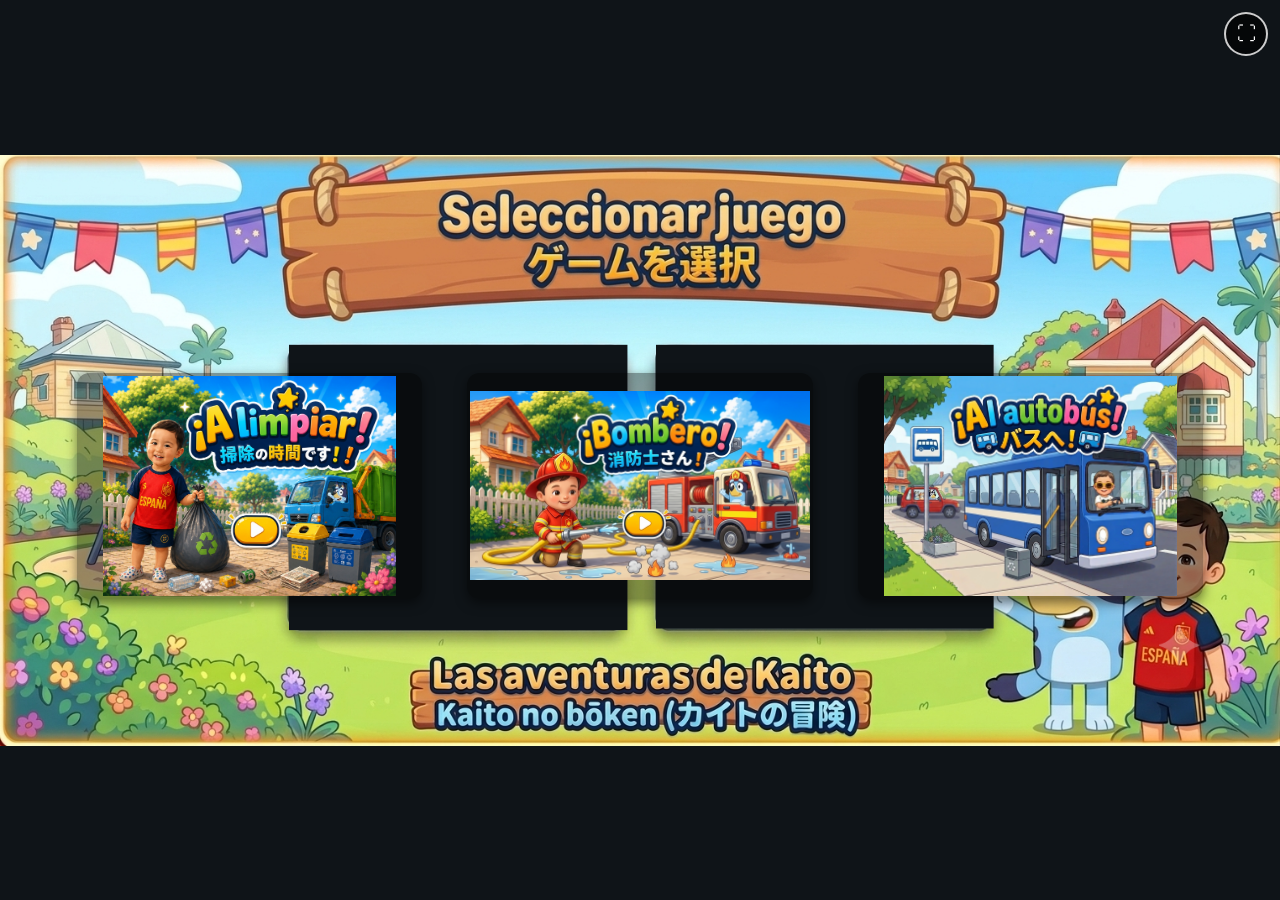
==== commit 116f3bbb: "Add files via upload" ====
--- a/index.html
+++ b/index.html
@@ -1,229 +1,166 @@
-<!DOCTYPE html>
-<html lang="es">
-<head>
-  <meta charset="UTF-8">
-  <meta name="viewport" content="width=device-width, initial-scale=1.0, user-scalable=no">
-  <title>Las aventuras de Kaito - Menú Principal</title>
-  
-  <style>
-    /* Reset básico */
-    * {
-      box-sizing: border-box;
-      margin: 0;
-      padding: 0;
-      user-select: none;
-      -webkit-user-select: none;
-    }
-
-    body {
-      width: 100vw;
-<<<<<<< HEAD
-      height: 100dvh;
-=======
-      height: 100dvh; /* dvh evita recortes con la barra del navegador móvil */
->>>>>>> b2cdd1146eb0ee0ab7b81e7078bc5a7f3d3fbcb9
-      background-color: #0f1418;
-      display: flex;
-      align-items: center;
-      justify-content: center;
-      overflow: hidden;
-    }
-
-<<<<<<< HEAD
-    /* Contenedor principal */
-=======
-    /* Contenedor con ajuste perfecto en horizontal y vertical sin recortes */
->>>>>>> b2cdd1146eb0ee0ab7b81e7078bc5a7f3d3fbcb9
-    .menu-wrapper {
-      position: relative;
-      width: 100vw;
-      height: 100dvh;
-<<<<<<< HEAD
-      max-width: calc(100dvh * 2.15);
-      max-height: calc(100vw / 2.15);
-=======
-      max-width: calc(100dvh * 2.15); /* Garantiza que nunca se pase de ancho */
-      max-height: calc(100vw / 2.15); /* Garantiza que nunca se pase de alto */
->>>>>>> b2cdd1146eb0ee0ab7b81e7078bc5a7f3d3fbcb9
-      aspect-ratio: 2.15 / 1;
-      background-image: url('Bombero/assets/menu.png');
-      background-size: contain;
-      background-repeat: no-repeat;
-      background-position: center;
-    }
-
-<<<<<<< HEAD
-    /* Estilos base para los 3 huecos panorámicos */
-=======
-    /* Estilos base para los huecos seleccionables */
->>>>>>> b2cdd1146eb0ee0ab7b81e7078bc5a7f3d3fbcb9
-    .game-slot {
-      position: absolute;
-      top: 37%;
-      width: 27%; /* Más ancho para formato panorámico */
-      height: 38%; /* Ajustado para mantener proporción panorámica 16:9 aprox */
-      aspect-ratio: 16 / 9;
-      border-radius: 12px;
-      overflow: hidden;
-      cursor: pointer;
-      text-decoration: none;
-      border: 3px solid transparent;
-      background-color: rgba(0, 0, 0, 0.4); /* Fondo oscuro por si la imagen tiene márgenes */
-      box-shadow: 0 4px 12px rgba(0, 0, 0, 0.5);
-      transition: transform 0.2s ease, border-color 0.2s ease, box-shadow 0.2s ease;
-      display: flex;
-      align-items: center;
-      justify-content: center;
-    }
-
-    /* Posiciones exactas y mejor distribuidas para las tarjetas panorámicas */
-    .slot-1 { left: 6%; }    /* Juego 1: Limpia */
-    .slot-2 { left: 36.5%; } /* Juego 2: Bombero */
-    .slot-3 { left: 67%; }   /* Juego 3: Autobús */
-
-<<<<<<< HEAD
-=======
-    /* Posición exacta del hueco derecho */
-    .slot-right {
-      left: 51.4%;
-    }
-
->>>>>>> b2cdd1146eb0ee0ab7b81e7078bc5a7f3d3fbcb9
-    /* Efectos táctiles y de ratón */
-    .game-slot:hover, .game-slot:active {
-      transform: scale(1.05);
-      border-color: #ffd700;
-      box-shadow: 0 0 25px rgba(255, 215, 0, 0.9);
-      z-index: 10;
-    }
-
-<<<<<<< HEAD
-=======
-    /* Imágenes dentro de los huecos */
->>>>>>> b2cdd1146eb0ee0ab7b81e7078bc5a7f3d3fbcb9
-    .game-slot img {
-      width: 100%;
-      height: 100%;
-      object-fit: contain; /* Muestra toda la imagen panorámica sin recortes */
-      display: block;
-      transition: transform 0.3s ease;
-    }
-
-    .game-slot:hover img {
-      transform: scale(1.05);
-    }
-
-    /* Botón Flotante Pantalla Completa */
-    .top-right-ui {
-      position: fixed;
-      top: 12px;
-      right: 12px;
-      z-index: 9999;
-    }
-
-    .ui-btn {
-      width: 44px;
-      height: 44px;
-      border-radius: 50%;
-      border: 2px solid rgba(255, 255, 255, 0.8);
-      background: rgba(0, 0, 0, 0.65);
-      color: #ffffff;
-      font-size: 1.2rem;
-      cursor: pointer;
-      display: flex;
-      align-items: center;
-      justify-content: center;
-      backdrop-filter: blur(4px);
-      -webkit-tap-highlight-color: transparent;
-      transition: transform 0.1s ease, background 0.2s ease;
-    }
-
-    .ui-btn:active {
-      transform: scale(0.9);
-      background: rgba(255, 255, 255, 0.3);
-    }
-
-    /* Botón Flotante de Pantalla Completa (Arriba a la derecha) */
-    .top-right-ui {
-      position: fixed;
-      top: 12px;
-      right: 12px;
-      z-index: 9999;
-    }
-
-    .ui-btn {
-      width: 44px;
-      height: 44px;
-      border-radius: 50%;
-      border: 2px solid rgba(255, 255, 255, 0.8);
-      background: rgba(0, 0, 0, 0.65);
-      color: #ffffff;
-      font-size: 1.2rem;
-      cursor: pointer;
-      display: flex;
-      align-items: center;
-      justify-content: center;
-      backdrop-filter: blur(4px);
-      -webkit-tap-highlight-color: transparent;
-      transition: transform 0.1s ease, background 0.2s ease;
-    }
-
-    .ui-btn:active {
-      transform: scale(0.9);
-      background: rgba(255, 255, 255, 0.3);
-    }
-  </style>
-</head>
-<body>
-
-  <!-- BOTÓN PANTALLA COMPLETA -->
-  <div class="top-right-ui">
-    <button id="btn-fullscreen" class="ui-btn" title="Pantalla Completa">⛶</button>
-  </div>
-
-  <div class="menu-wrapper">
-    
-    <!-- JUEGO 1: 1.-¡A LIMPIAR! -->
-    <a href="Limpia/index.html" class="game-slot slot-1" title="1.-¡A LIMPIAR!">
-      <img src="Limpia/assets/backgrounds/inicio.png" alt="1.-¡A LIMPIAR!">
-    </a>
-
-    <!-- JUEGO 2: 2.-¡BOMBERO! -->
-    <a href="Bombero/index.html" class="game-slot slot-2" title="2.-¡BOMBERO!">
-      <img src="Bombero/assets/portada.png" alt="2.-¡BOMBERO!">
-    </a>
-
-    <!-- JUEGO 3: 3.-¡AUTOBÚS! -->
-    <a href="Autobus/index.html" class="game-slot slot-3" title="3.-¡AUTOBÚS!">
-      <img src="Autobus/assets/portada.png" alt="3.-¡AUTOBÚS!">
-    </a>
-
-  </div>
-
-  <script>
-    const btnFullscreen = document.getElementById("btn-fullscreen");
-
-    btnFullscreen.addEventListener("click", () => {
-      const doc = document.documentElement;
-      if (!document.fullscreenElement && !document.webkitFullscreenElement) {
-        if (doc.requestFullscreen) {
-          doc.requestFullscreen();
-<<<<<<< HEAD
-        } else if (doc.webkitRequestFullscreen) {
-=======
-        } else if (doc.webkitRequestFullscreen) { // Compatibilidad con Safari/iOS
->>>>>>> b2cdd1146eb0ee0ab7b81e7078bc5a7f3d3fbcb9
-          doc.webkitRequestFullscreen();
-        }
-      } else {
-        if (document.exitFullscreen) {
-          document.exitFullscreen();
-        } else if (document.webkitExitFullscreen) {
-          document.webkitExitFullscreen();
-        }
-      }
-    });
-  </script>
-
-</body>
-</html>
+<!DOCTYPE html>
+<html lang="es">
+<head>
+  <meta charset="UTF-8">
+  <meta name="viewport" content="width=device-width, initial-scale=1.0, user-scalable=no">
+  <title>Las aventuras de Kaito - Menú Principal</title>
+  
+  <style>
+    /* Reset básico */
+    * {
+      box-sizing: border-box;
+      margin: 0;
+      padding: 0;
+      user-select: none;
+      -webkit-user-select: none;
+    }
+
+    body {
+      width: 100vw;
+      height: 100dvh;
+      background-color: #0f1418;
+      display: flex;
+      align-items: center;
+      justify-content: center;
+      overflow: hidden;
+    }
+
+    /* Contenedor principal */
+    .menu-wrapper {
+      position: relative;
+      width: 100vw;
+      height: 100dvh;
+      max-width: calc(100dvh * 2.15);
+      max-height: calc(100vw / 2.15);
+      aspect-ratio: 2.15 / 1;
+      background-image: url('Bombero/assets/menu.png');
+      background-size: contain;
+      background-repeat: no-repeat;
+      background-position: center;
+    }
+
+    /* Estilos base para los 3 huecos panorámicos */
+    .game-slot {
+      position: absolute;
+      top: 37%;
+      width: 27%; /* Más ancho para formato panorámico */
+      height: 38%; /* Ajustado para mantener proporción panorámica 16:9 aprox */
+      aspect-ratio: 16 / 9;
+      border-radius: 12px;
+      overflow: hidden;
+      cursor: pointer;
+      text-decoration: none;
+      border: 3px solid transparent;
+      background-color: rgba(0, 0, 0, 0.4); /* Fondo oscuro por si la imagen tiene márgenes */
+      box-shadow: 0 4px 12px rgba(0, 0, 0, 0.5);
+      transition: transform 0.2s ease, border-color 0.2s ease, box-shadow 0.2s ease;
+      display: flex;
+      align-items: center;
+      justify-content: center;
+    }
+
+    /* Posiciones exactas y mejor distribuidas para las tarjetas panorámicas */
+    .slot-1 { left: 6%; }    /* Juego 1: Limpia */
+    .slot-2 { left: 36.5%; } /* Juego 2: Bombero */
+    .slot-3 { left: 67%; }   /* Juego 3: Autobús */
+
+    /* Efectos táctiles y de ratón */
+    .game-slot:hover, .game-slot:active {
+      transform: scale(1.05);
+      border-color: #ffd700;
+      box-shadow: 0 0 25px rgba(255, 215, 0, 0.9);
+      z-index: 10;
+    }
+
+    .game-slot img {
+      width: 100%;
+      height: 100%;
+      object-fit: contain; /* Muestra toda la imagen panorámica sin recortes */
+      display: block;
+      transition: transform 0.3s ease;
+    }
+
+    .game-slot:hover img {
+      transform: scale(1.05);
+    }
+
+    /* Botón Flotante Pantalla Completa */
+    .top-right-ui {
+      position: fixed;
+      top: 12px;
+      right: 12px;
+      z-index: 9999;
+    }
+
+    .ui-btn {
+      width: 44px;
+      height: 44px;
+      border-radius: 50%;
+      border: 2px solid rgba(255, 255, 255, 0.8);
+      background: rgba(0, 0, 0, 0.65);
+      color: #ffffff;
+      font-size: 1.2rem;
+      cursor: pointer;
+      display: flex;
+      align-items: center;
+      justify-content: center;
+      backdrop-filter: blur(4px);
+      -webkit-tap-highlight-color: transparent;
+      transition: transform 0.1s ease, background 0.2s ease;
+    }
+
+    .ui-btn:active {
+      transform: scale(0.9);
+      background: rgba(255, 255, 255, 0.3);
+    }
+  </style>
+</head>
+<body>
+
+  <!-- BOTÓN PANTALLA COMPLETA -->
+  <div class="top-right-ui">
+    <button id="btn-fullscreen" class="ui-btn" title="Pantalla Completa">⛶</button>
+  </div>
+
+  <div class="menu-wrapper">
+    
+    <!-- JUEGO 1: 1.-¡A LIMPIAR! -->
+    <a href="Limpia/index.html" class="game-slot slot-1" title="1.-¡A LIMPIAR!">
+      <img src="Limpia/assets/backgrounds/inicio.png" alt="1.-¡A LIMPIAR!">
+    </a>
+
+    <!-- JUEGO 2: 2.-¡BOMBERO! -->
+    <a href="Bombero/index.html" class="game-slot slot-2" title="2.-¡BOMBERO!">
+      <img src="Bombero/assets/portada.png" alt="2.-¡BOMBERO!">
+    </a>
+
+    <!-- JUEGO 3: 3.-¡AUTOBÚS! -->
+    <a href="Autobus/index.html" class="game-slot slot-3" title="3.-¡AUTOBÚS!">
+      <img src="Autobus/assets/portada.png" alt="3.-¡AUTOBÚS!">
+    </a>
+
+  </div>
+
+  <script>
+    const btnFullscreen = document.getElementById("btn-fullscreen");
+
+    btnFullscreen.addEventListener("click", () => {
+      const doc = document.documentElement;
+      if (!document.fullscreenElement && !document.webkitFullscreenElement) {
+        if (doc.requestFullscreen) {
+          doc.requestFullscreen();
+        } else if (doc.webkitRequestFullscreen) {
+          doc.webkitRequestFullscreen();
+        }
+      } else {
+        if (document.exitFullscreen) {
+          document.exitFullscreen();
+        } else if (document.webkitExitFullscreen) {
+          document.webkitExitFullscreen();
+        }
+      }
+    });
+  </script>
+
+</body>
+</html>
